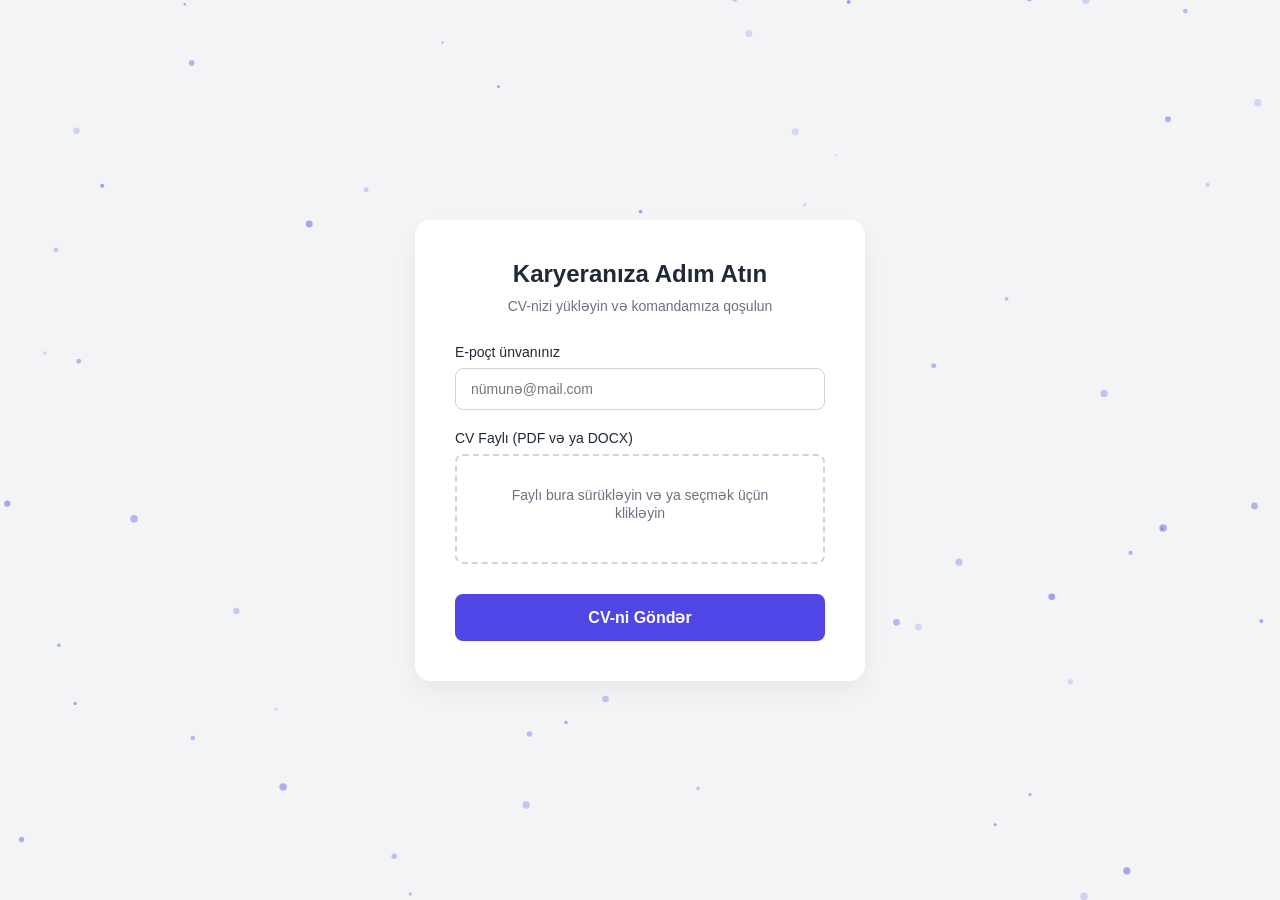
==== index.html @ 35f57e16 "Rename intex.html to index.html" ====
<!DOCTYPE html>
<html lang="az">
<head>
    <meta charset="UTF-8">
    <meta name="viewport" content="width=device-width, initial-scale=1.0">
    <title>CV Yükləmə Portalı</title>
    <link rel="stylesheet" href="style.css">
</head>
<body>

    <canvas id="gravityBg" aria-hidden="true"></canvas>

    <div class="card">
        <h2>Karyeranıza Adım Atın</h2>
        <p class="subtitle">CV-nizi yükləyin və komandamıza qoşulun</p>

        <form id="cvForm">
            <div class="form-group">
                <label for="email">E-poçt ünvanınız</label>
                <input type="email" id="email" placeholder="nümunə@mail.com" required>
            </div>

            <div class="form-group">
                <label>CV Faylı (PDF və ya DOCX)</label>
                <div class="file-drop-area" id="dropArea">
                    <span id="dropText">Faylı bura sürükləyin və ya seçmək üçün klikləyin</span>
                    <input type="file" id="cvFile" accept=".pdf, .docx, application/pdf, application/vnd.openxmlformats-officedocument.wordprocessingml.document" required>
                    <span id="fileName"></span>
                </div>
            </div>

            <button type="submit" id="submitBtn">CV-ni Göndər</button>
        </form>

        <div id="statusMessage" class="message"></div>
    </div>

    <script src="script.js"></script>
</body>
</html>
---- style.css ----
:root {
    --primary-color: #4F46E5;
    --primary-hover: #4338CA;
    --error-color: #EF4444;
    --success-color: #10B981;
    --bg-color: #F3F4F6;
    --card-bg: #FFFFFF;
    --text-main: #1F2937;
    --text-muted: #6B7280;
}

* {
    box-sizing: border-box;
    margin: 0;
    padding: 0;
    font-family: 'Segoe UI', Tahoma, Geneva, Verdana, sans-serif;
}

body {
    background-color: var(--bg-color);
    display: flex;
    justify-content: center;
    align-items: center;
    min-height: 100vh;
    padding: 20px;
    position: relative;
    overflow: hidden;
}

#gravityBg {
    position: fixed;
    inset: 0;
    width: 100%;
    height: 100%;
    z-index: 0;
    pointer-events: none;
}

.card {
    background-color: var(--card-bg);
    padding: 40px;
    border-radius: 16px;
    box-shadow: 0 10px 25px rgba(0, 0, 0, 0.05);
    width: 100%;
    max-width: 450px;
    transition: transform 0.3s ease;
    position: relative;
    z-index: 1;
}

.card:hover {
    transform: translateY(-5px);
}

h2 {
    color: var(--text-main);
    text-align: center;
    margin-bottom: 10px;
    font-size: 24px;
}

p.subtitle {
    color: var(--text-muted);
    text-align: center;
    margin-bottom: 30px;
    font-size: 14px;
}

.form-group {
    margin-bottom: 20px;
}

label {
    display: block;
    margin-bottom: 8px;
    color: var(--text-main);
    font-weight: 500;
    font-size: 14px;
}

input[type="email"] {
    width: 100%;
    padding: 12px 15px;
    border: 1px solid #D1D5DB;
    border-radius: 8px;
    font-size: 14px;
    outline: none;
    transition: border-color 0.3s;
}

input[type="email"]:focus {
    border-color: var(--primary-color);
    box-shadow: 0 0 0 3px rgba(79, 70, 229, 0.1);
}

.file-drop-area {
    border: 2px dashed #D1D5DB;
    border-radius: 8px;
    padding: 30px;
    text-align: center;
    cursor: pointer;
    transition: border-color 0.3s, background-color 0.3s;
    position: relative;
}

.file-drop-area:hover, .file-drop-area.active {
    border-color: var(--primary-color);
    background-color: rgba(79, 70, 229, 0.02);
}

.file-drop-area span {
    color: var(--text-muted);
    font-size: 14px;
}

.file-drop-area input[type="file"] {
    position: absolute;
    left: 0;
    top: 0;
    width: 100%;
    height: 100%;
    opacity: 0;
    cursor: pointer;
}

button {
    width: 100%;
    padding: 14px;
    background-color: var(--primary-color);
    color: white;
    border: none;
    border-radius: 8px;
    font-size: 16px;
    font-weight: 600;
    cursor: pointer;
    transition: background-color 0.3s;
    margin-top: 10px;
}

button:hover {
    background-color: var(--primary-hover);
}

button:disabled {
    background-color: #9CA3AF;
    cursor: not-allowed;
}

.message {
    margin-top: 20px;
    padding: 12px;
    border-radius: 8px;
    text-align: center;
    font-size: 14px;
    display: none;
    font-weight: 500;
}

.message.error {
    display: block;
    background-color: #FEE2E2;
    color: var(--error-color);
    border: 1px solid #FCA5A5;
}

.message.success {
    display: block;
    background-color: #D1FAE5;
    color: var(--success-color);
    border: 1px solid #6EE7B7;
}

#fileName {
    display: block;
    margin-top: 10px;
    font-weight: 600;
    color: var(--primary-color);
    word-break: break-all;
}
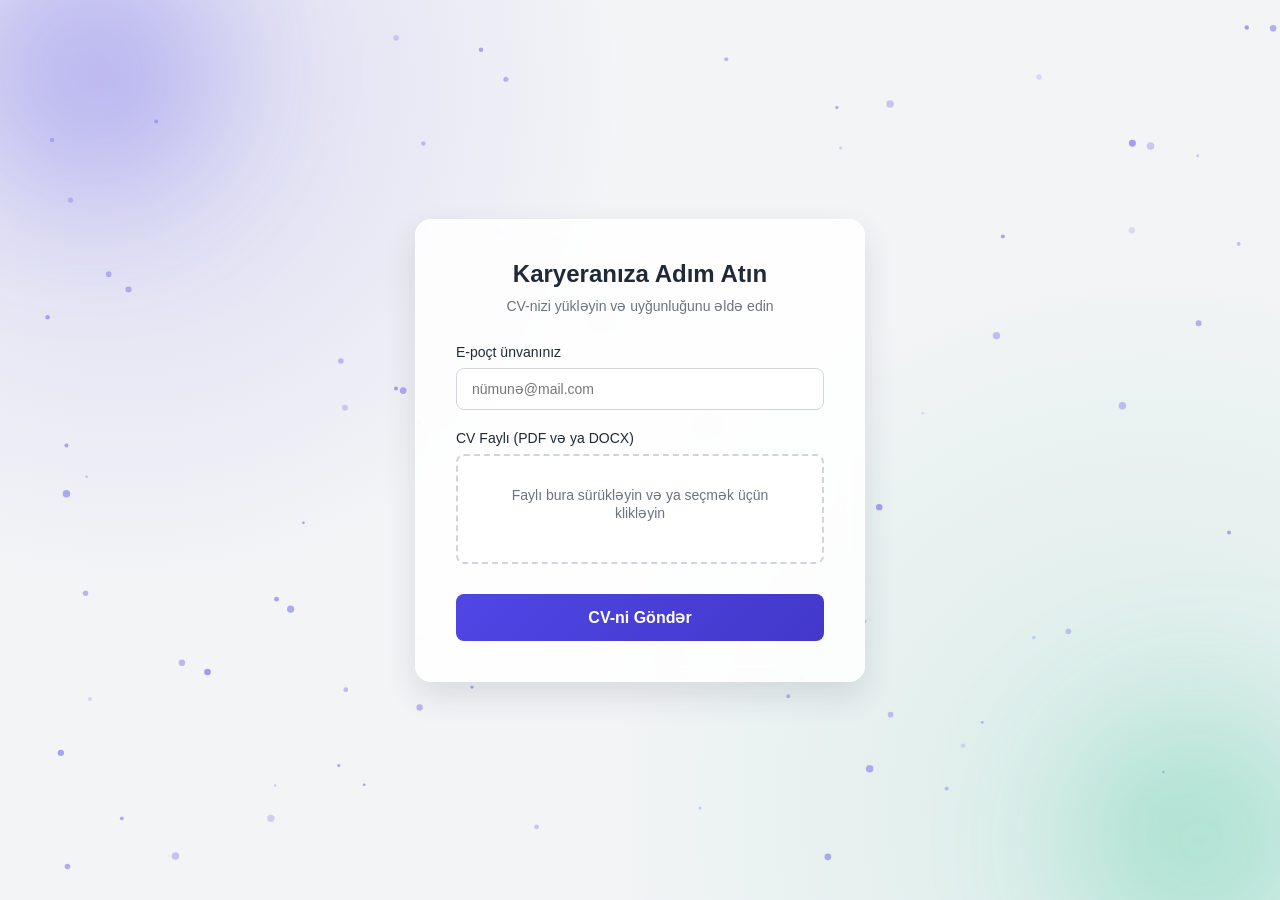
==== commit c4c43a2b: "-" ====
--- a/index.html
+++ b/index.html
@@ -12,7 +12,7 @@
 
     <div class="card">
         <h2>Karyeranıza Adım Atın</h2>
-        <p class="subtitle">CV-nizi yükləyin və komandamıza qoşulun</p>
+        <p class="subtitle">CV-nizi yükləyin və uyğunluğunu əldə edin</p>
 
         <form id="cvForm">
             <div class="form-group">
--- a/style.css
+++ b/style.css
@@ -17,7 +17,10 @@
 }
 
 body {
-    background-color: var(--bg-color);
+    background:
+        radial-gradient(circle at 10% 10%, rgba(79, 70, 229, 0.15), transparent 35%),
+        radial-gradient(circle at 90% 90%, rgba(16, 185, 129, 0.12), transparent 40%),
+        var(--bg-color);
     display: flex;
     justify-content: center;
     align-items: center;
@@ -27,6 +30,30 @@
     overflow: hidden;
 }
 
+body::before,
+body::after {
+    content: '';
+    position: fixed;
+    width: 260px;
+    height: 260px;
+    border-radius: 50%;
+    filter: blur(70px);
+    z-index: 0;
+    pointer-events: none;
+}
+
+body::before {
+    top: -60px;
+    left: -40px;
+    background: rgba(79, 70, 229, 0.25);
+}
+
+body::after {
+    right: -50px;
+    bottom: -70px;
+    background: rgba(16, 185, 129, 0.22);
+}
+
 #gravityBg {
     position: fixed;
     inset: 0;
@@ -37,10 +64,13 @@
 }
 
 .card {
-    background-color: var(--card-bg);
+    background: rgba(255, 255, 255, 0.86);
     padding: 40px;
     border-radius: 16px;
-    box-shadow: 0 10px 25px rgba(0, 0, 0, 0.05);
+    box-shadow: 0 14px 32px rgba(31, 41, 55, 0.12);
+    backdrop-filter: blur(10px);
+    -webkit-backdrop-filter: blur(10px);
+    border: 1px solid rgba(255, 255, 255, 0.7);
     width: 100%;
     max-width: 450px;
     transition: transform 0.3s ease;
@@ -101,6 +131,7 @@
     cursor: pointer;
     transition: border-color 0.3s, background-color 0.3s;
     position: relative;
+    backdrop-filter: blur(2px);
 }
 
 .file-drop-area:hover, .file-drop-area.active {
@@ -126,7 +157,7 @@
 button {
     width: 100%;
     padding: 14px;
-    background-color: var(--primary-color);
+    background: linear-gradient(135deg, var(--primary-color), var(--primary-hover));
     color: white;
     border: none;
     border-radius: 8px;
@@ -138,7 +169,7 @@
 }
 
 button:hover {
-    background-color: var(--primary-hover);
+    filter: brightness(1.03);
 }
 
 button:disabled {
@@ -154,6 +185,8 @@
     font-size: 14px;
     display: none;
     font-weight: 500;
+    backdrop-filter: blur(6px);
+    -webkit-backdrop-filter: blur(6px);
 }
 
 .message.error {
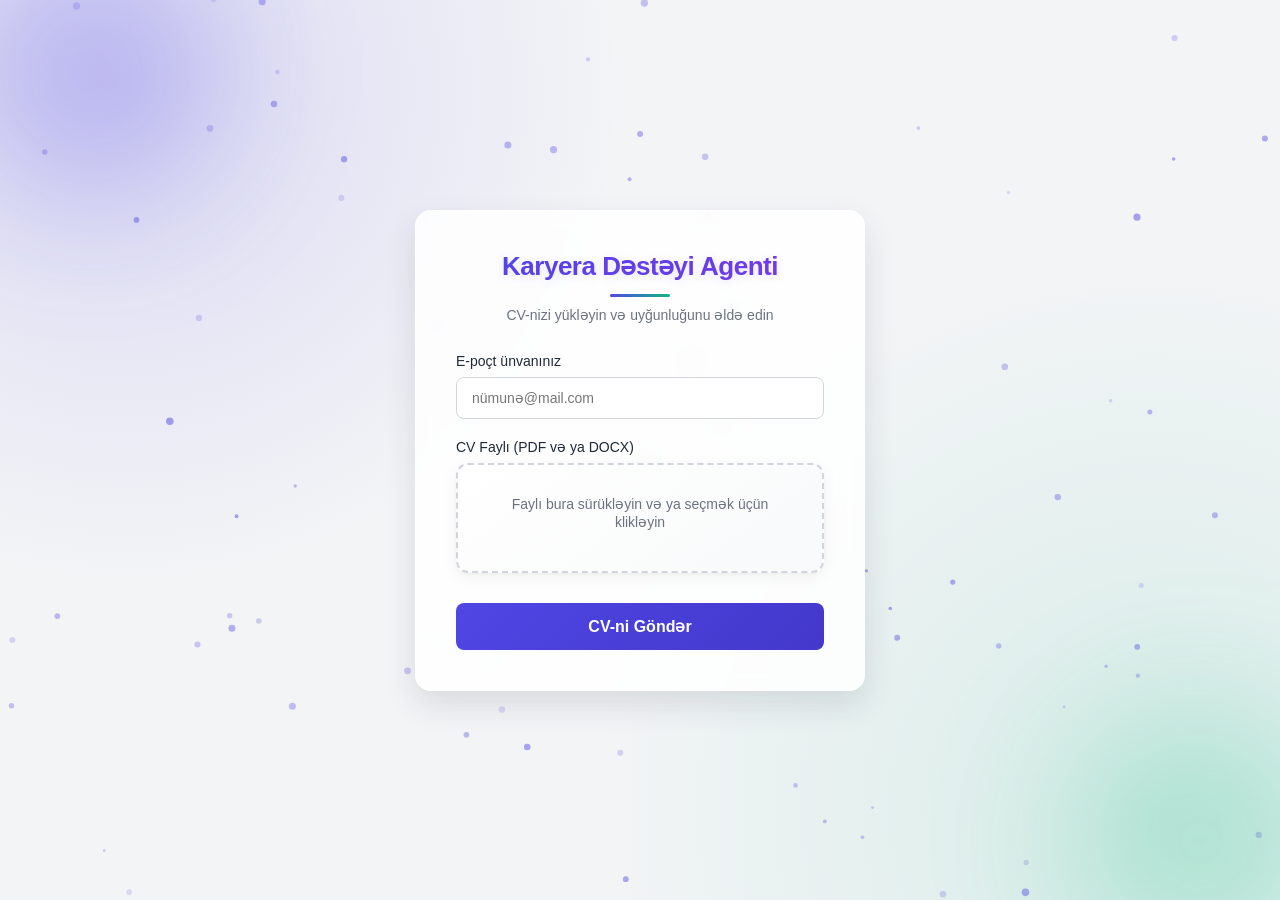
==== commit c1bcbdca: "-" ====
--- a/index.html
+++ b/index.html
@@ -11,7 +11,7 @@
     <canvas id="gravityBg" aria-hidden="true"></canvas>
 
     <div class="card">
-        <h2>Karyeranıza Adım Atın</h2>
+        <h2 class="main-title">Karyera Dəstəyi Agenti</h2>
         <p class="subtitle">CV-nizi yükləyin və uyğunluğunu əldə edin</p>
 
         <form id="cvForm">
--- a/style.css
+++ b/style.css
@@ -89,6 +89,39 @@
     font-size: 24px;
 }
 
+h2.main-title {
+    font-size: 26px;
+    font-weight: 700;
+    letter-spacing: -0.5px;
+    background: linear-gradient(135deg, #4F46E5 0%, #7C3AED 50%, #10B981 100%);
+    background-size: 200% 200%;
+    -webkit-background-clip: text;
+    -webkit-text-fill-color: transparent;
+    background-clip: text;
+    animation: gradientShift 4s ease infinite;
+    text-shadow: 0 2px 10px rgba(79, 70, 229, 0.15);
+    position: relative;
+}
+
+h2.main-title::after {
+    content: '';
+    display: block;
+    width: 60px;
+    height: 3px;
+    margin: 12px auto 0;
+    border-radius: 2px;
+    background: linear-gradient(90deg, #4F46E5, #10B981);
+}
+
+@keyframes gradientShift {
+    0%, 100% {
+        background-position: 0% 50%;
+    }
+    50% {
+        background-position: 100% 50%;
+    }
+}
+
 p.subtitle {
     color: var(--text-muted);
     text-align: center;
@@ -125,18 +158,55 @@
 
 .file-drop-area {
     border: 2px dashed #D1D5DB;
-    border-radius: 8px;
+    border-radius: 12px;
     padding: 30px;
     text-align: center;
     cursor: pointer;
-    transition: border-color 0.3s, background-color 0.3s;
     position: relative;
     backdrop-filter: blur(2px);
+    background: linear-gradient(145deg, #ffffff, #f8f9fa);
+    box-shadow:
+        0 4px 15px rgba(0, 0, 0, 0.06),
+        0 1px 3px rgba(0, 0, 0, 0.04),
+        inset 0 1px 0 rgba(255, 255, 255, 0.8);
+    transition:
+        border-color 0.3s ease,
+        background-color 0.3s ease,
+        transform 0.25s ease,
+        box-shadow 0.25s ease;
 }
 
 .file-drop-area:hover, .file-drop-area.active {
     border-color: var(--primary-color);
-    background-color: rgba(79, 70, 229, 0.02);
+    background: linear-gradient(145deg, #ffffff, #f0f1ff);
+    transform: translateY(-4px) scale(1.02);
+    box-shadow:
+        0 12px 28px rgba(79, 70, 229, 0.15),
+        0 4px 10px rgba(0, 0, 0, 0.08),
+        inset 0 1px 0 rgba(255, 255, 255, 0.9);
+}
+
+.file-drop-area.success {
+    border: 2px solid var(--success-color);
+    background-color: rgba(16, 185, 129, 0.08);
+    pointer-events: none;
+    cursor: default;
+}
+
+.file-drop-area.success .success-icon {
+    display: flex;
+    flex-direction: column;
+    align-items: center;
+    gap: 8px;
+    color: var(--success-color);
+    font-weight: 600;
+    font-size: 15px;
+}
+
+.file-drop-area.success .success-icon svg {
+    width: 48px;
+    height: 48px;
+    fill: var(--success-color);
 }
 
 .file-drop-area span {
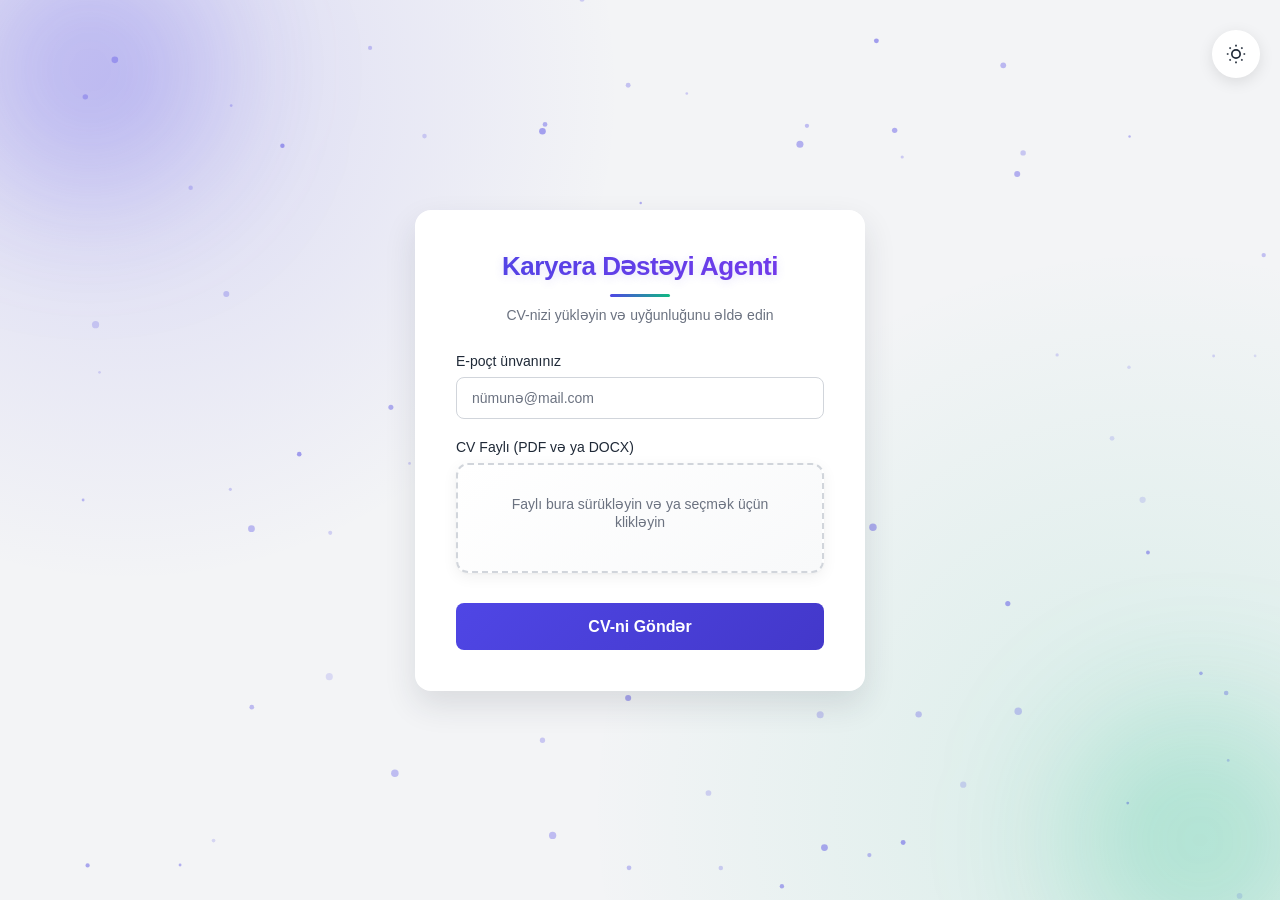
==== commit e8acbaac: "-" ====
--- a/index.html
+++ b/index.html
@@ -7,6 +7,16 @@
     <link rel="stylesheet" href="style.css">
 </head>
 <body>
+
+    <button id="themeToggle" class="theme-toggle" aria-label="Tema dəyiş">
+        <svg class="icon-sun" viewBox="0 0 24 24" fill="none" stroke="currentColor" stroke-width="2">
+            <circle cx="12" cy="12" r="5"/>
+            <path d="M12 1v2M12 21v2M4.22 4.22l1.42 1.42M18.36 18.36l1.42 1.42M1 12h2M21 12h2M4.22 19.78l1.42-1.42M18.36 5.64l1.42-1.42"/>
+        </svg>
+        <svg class="icon-moon" viewBox="0 0 24 24" fill="currentColor">
+            <path d="M21 12.79A9 9 0 1 1 11.21 3 7 7 0 0 0 21 12.79z"/>
+        </svg>
+    </button>
 
     <canvas id="gravityBg" aria-hidden="true"></canvas>
 
--- a/style.css
+++ b/style.css
@@ -7,6 +7,76 @@
     --card-bg: #FFFFFF;
     --text-main: #1F2937;
     --text-muted: #6B7280;
+    --input-border: #D1D5DB;
+    --input-bg: #FFFFFF;
+    --drop-gradient-1: #ffffff;
+    --drop-gradient-2: #f8f9fa;
+    --glow-purple: rgba(79, 70, 229, 0.15);
+    --glow-green: rgba(16, 185, 129, 0.12);
+}
+
+[data-theme="dark"] {
+    --primary-color: #818CF8;
+    --primary-hover: #6366F1;
+    --error-color: #F87171;
+    --success-color: #34D399;
+    --bg-color: #111827;
+    --card-bg: #1F2937;
+    --text-main: #F9FAFB;
+    --text-muted: #9CA3AF;
+    --input-border: #374151;
+    --input-bg: #374151;
+    --drop-gradient-1: #1F2937;
+    --drop-gradient-2: #111827;
+    --glow-purple: rgba(129, 140, 248, 0.2);
+    --glow-green: rgba(52, 211, 153, 0.15);
+}
+
+/* Tema dəyişdirmə düyməsi */
+.theme-toggle {
+    position: fixed;
+    top: 20px;
+    right: 20px;
+    z-index: 100;
+    width: 48px;
+    height: 48px;
+    border-radius: 50%;
+    border: none;
+    background: var(--card-bg);
+    box-shadow: 0 4px 15px rgba(0, 0, 0, 0.1);
+    cursor: pointer;
+    display: flex;
+    align-items: center;
+    justify-content: center;
+    transition: transform 0.3s ease, box-shadow 0.3s ease, background 0.3s ease;
+}
+
+.theme-toggle:hover {
+    transform: scale(1.1);
+    box-shadow: 0 6px 20px rgba(0, 0, 0, 0.15);
+}
+
+.theme-toggle svg {
+    width: 24px;
+    height: 24px;
+    color: var(--text-main);
+    transition: opacity 0.3s ease, transform 0.3s ease;
+}
+
+.theme-toggle .icon-moon {
+    position: absolute;
+    opacity: 0;
+    transform: rotate(-90deg);
+}
+
+[data-theme="dark"] .theme-toggle .icon-sun {
+    opacity: 0;
+    transform: rotate(90deg);
+}
+
+[data-theme="dark"] .theme-toggle .icon-moon {
+    opacity: 1;
+    transform: rotate(0deg);
 }
 
 * {
@@ -18,8 +88,8 @@
 
 body {
     background:
-        radial-gradient(circle at 10% 10%, rgba(79, 70, 229, 0.15), transparent 35%),
-        radial-gradient(circle at 90% 90%, rgba(16, 185, 129, 0.12), transparent 40%),
+        radial-gradient(circle at 10% 10%, var(--glow-purple), transparent 35%),
+        radial-gradient(circle at 90% 90%, var(--glow-green), transparent 40%),
         var(--bg-color);
     display: flex;
     justify-content: center;
@@ -28,6 +98,7 @@
     padding: 20px;
     position: relative;
     overflow: hidden;
+    transition: background 0.4s ease;
 }
 
 body::before,
@@ -64,16 +135,16 @@
 }
 
 .card {
-    background: rgba(255, 255, 255, 0.86);
+    background: var(--card-bg);
     padding: 40px;
     border-radius: 16px;
     box-shadow: 0 14px 32px rgba(31, 41, 55, 0.12);
     backdrop-filter: blur(10px);
     -webkit-backdrop-filter: blur(10px);
-    border: 1px solid rgba(255, 255, 255, 0.7);
+    border: 1px solid rgba(255, 255, 255, 0.15);
     width: 100%;
     max-width: 450px;
-    transition: transform 0.3s ease;
+    transition: transform 0.3s ease, background 0.3s ease;
     position: relative;
     z-index: 1;
 }
@@ -144,46 +215,52 @@
 input[type="email"] {
     width: 100%;
     padding: 12px 15px;
-    border: 1px solid #D1D5DB;
+    border: 1px solid var(--input-border);
     border-radius: 8px;
     font-size: 14px;
     outline: none;
-    transition: border-color 0.3s;
+    background: var(--input-bg);
+    color: var(--text-main);
+    transition: border-color 0.3s, background 0.3s;
+}
+
+input[type="email"]::placeholder {
+    color: var(--text-muted);
 }
 
 input[type="email"]:focus {
     border-color: var(--primary-color);
-    box-shadow: 0 0 0 3px rgba(79, 70, 229, 0.1);
+    box-shadow: 0 0 0 3px var(--glow-purple);
 }
 
 .file-drop-area {
-    border: 2px dashed #D1D5DB;
+    border: 2px dashed var(--input-border);
     border-radius: 12px;
     padding: 30px;
     text-align: center;
     cursor: pointer;
     position: relative;
     backdrop-filter: blur(2px);
-    background: linear-gradient(145deg, #ffffff, #f8f9fa);
+    background: linear-gradient(145deg, var(--drop-gradient-1), var(--drop-gradient-2));
     box-shadow:
         0 4px 15px rgba(0, 0, 0, 0.06),
         0 1px 3px rgba(0, 0, 0, 0.04),
-        inset 0 1px 0 rgba(255, 255, 255, 0.8);
+        inset 0 1px 0 rgba(255, 255, 255, 0.1);
     transition:
         border-color 0.3s ease,
-        background-color 0.3s ease,
+        background 0.3s ease,
         transform 0.25s ease,
         box-shadow 0.25s ease;
 }
 
 .file-drop-area:hover, .file-drop-area.active {
     border-color: var(--primary-color);
-    background: linear-gradient(145deg, #ffffff, #f0f1ff);
+    background: linear-gradient(145deg, var(--drop-gradient-1), var(--card-bg));
     transform: translateY(-4px) scale(1.02);
     box-shadow:
-        0 12px 28px rgba(79, 70, 229, 0.15),
+        0 12px 28px var(--glow-purple),
         0 4px 10px rgba(0, 0, 0, 0.08),
-        inset 0 1px 0 rgba(255, 255, 255, 0.9);
+        inset 0 1px 0 rgba(255, 255, 255, 0.15);
 }
 
 .file-drop-area.success {
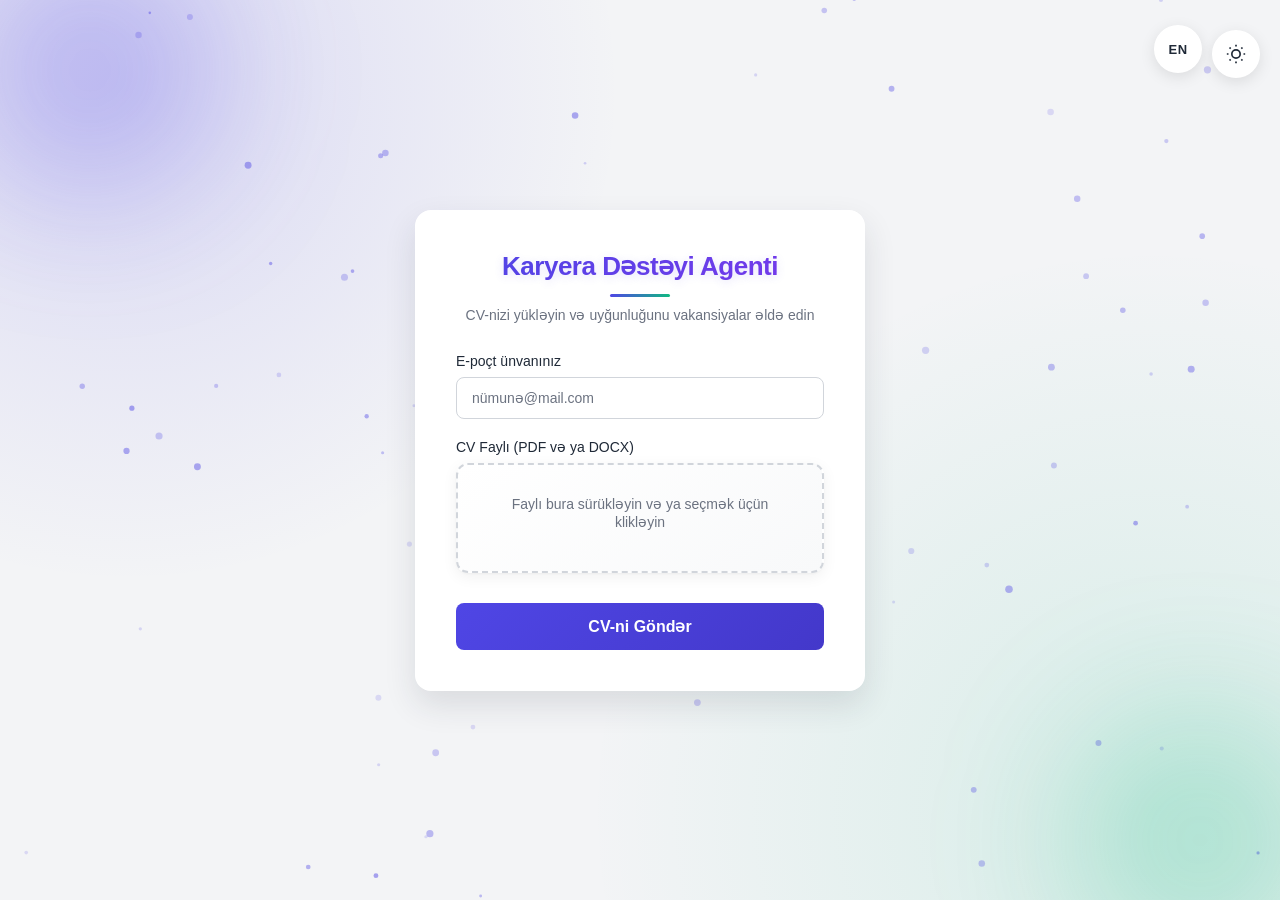
==== commit 3f9a256c: "-" ====
--- a/index.html
+++ b/index.html
@@ -4,42 +4,48 @@
     <meta charset="UTF-8">
     <meta name="viewport" content="width=device-width, initial-scale=1.0">
     <title>CV Yükləmə Portalı</title>
+    <link rel="icon" type="image/svg+xml" href="data:image/svg+xml,%3Csvg xmlns='http://www.w3.org/2000/svg' viewBox='0 0 100 100'%3E%3Cdefs%3E%3ClinearGradient id='g' x1='0%25' y1='0%25' x2='100%25' y2='100%25'%3E%3Cstop offset='0%25' stop-color='%234F46E5'/%3E%3Cstop offset='100%25' stop-color='%2310B981'/%3E%3C/linearGradient%3E%3C/defs%3E%3Crect width='100' height='100' rx='20' fill='url(%23g)'/%3E%3Cpath d='M30 25h40a5 5 0 015 5v40a5 5 0 01-5 5H30a5 5 0 01-5-5V30a5 5 0 015-5z' fill='white' opacity='0.95'/%3E%3Crect x='35' y='35' width='30' height='3' rx='1.5' fill='%234F46E5'/%3E%3Crect x='35' y='43' width='25' height='3' rx='1.5' fill='%236B7280'/%3E%3Crect x='35' y='51' width='28' height='3' rx='1.5' fill='%236B7280'/%3E%3Crect x='35' y='59' width='20' height='3' rx='1.5' fill='%236B7280'/%3E%3C/svg%3E">
     <link rel="stylesheet" href="style.css">
 </head>
 <body>
 
-    <button id="themeToggle" class="theme-toggle" aria-label="Tema dəyiş">
-        <svg class="icon-sun" viewBox="0 0 24 24" fill="none" stroke="currentColor" stroke-width="2">
-            <circle cx="12" cy="12" r="5"/>
-            <path d="M12 1v2M12 21v2M4.22 4.22l1.42 1.42M18.36 18.36l1.42 1.42M1 12h2M21 12h2M4.22 19.78l1.42-1.42M18.36 5.64l1.42-1.42"/>
-        </svg>
-        <svg class="icon-moon" viewBox="0 0 24 24" fill="currentColor">
-            <path d="M21 12.79A9 9 0 1 1 11.21 3 7 7 0 0 0 21 12.79z"/>
-        </svg>
-    </button>
+    <div class="top-controls">
+        <button id="langToggle" class="lang-toggle" aria-label="Dil dəyiş">
+            <span class="lang-text">EN</span>
+        </button>
+        <button id="themeToggle" class="theme-toggle" aria-label="Tema dəyiş">
+            <svg class="icon-sun" viewBox="0 0 24 24" fill="none" stroke="currentColor" stroke-width="2">
+                <circle cx="12" cy="12" r="5"/>
+                <path d="M12 1v2M12 21v2M4.22 4.22l1.42 1.42M18.36 18.36l1.42 1.42M1 12h2M21 12h2M4.22 19.78l1.42-1.42M18.36 5.64l1.42-1.42"/>
+            </svg>
+            <svg class="icon-moon" viewBox="0 0 24 24" fill="currentColor">
+                <path d="M21 12.79A9 9 0 1 1 11.21 3 7 7 0 0 0 21 12.79z"/>
+            </svg>
+        </button>
+    </div>
 
     <canvas id="gravityBg" aria-hidden="true"></canvas>
 
     <div class="card">
-        <h2 class="main-title">Karyera Dəstəyi Agenti</h2>
-        <p class="subtitle">CV-nizi yükləyin və uyğunluğunu əldə edin</p>
+        <h2 class="main-title" data-i18n="title">Karyera Dəstəyi Agenti</h2>
+        <p class="subtitle" data-i18n="subtitle">CV-nizi yükləyin və uyğunluğunu əldə edin</p>
 
         <form id="cvForm">
             <div class="form-group">
-                <label for="email">E-poçt ünvanınız</label>
-                <input type="email" id="email" placeholder="nümunə@mail.com" required>
+                <label for="email" data-i18n="emailLabel">E-poçt ünvanınız</label>
+                <input type="email" id="email" data-i18n-placeholder="emailPlaceholder" placeholder="nümunə@mail.com" required>
             </div>
 
             <div class="form-group">
-                <label>CV Faylı (PDF və ya DOCX)</label>
+                <label data-i18n="fileLabel">CV Faylı (PDF və ya DOCX)</label>
                 <div class="file-drop-area" id="dropArea">
-                    <span id="dropText">Faylı bura sürükləyin və ya seçmək üçün klikləyin</span>
+                    <span id="dropText" data-i18n="dropText">Faylı bura sürükləyin və ya seçmək üçün klikləyin</span>
                     <input type="file" id="cvFile" accept=".pdf, .docx, application/pdf, application/vnd.openxmlformats-officedocument.wordprocessingml.document" required>
                     <span id="fileName"></span>
                 </div>
             </div>
 
-            <button type="submit" id="submitBtn">CV-ni Göndər</button>
+            <button type="submit" id="submitBtn" data-i18n="submitBtn">CV-ni Göndər</button>
         </form>
 
         <div id="statusMessage" class="message"></div>
--- a/style.css
+++ b/style.css
@@ -32,12 +32,49 @@
     --glow-green: rgba(52, 211, 153, 0.15);
 }
 
-/* Tema dəyişdirmə düyməsi */
-.theme-toggle {
+/* Yuxarı idarəetmə düymələri */
+.top-controls {
     position: fixed;
     top: 20px;
     right: 20px;
     z-index: 100;
+    display: flex;
+    gap: 10px;
+    align-items: center;
+}
+
+/* Dil dəyişdirmə düyməsi */
+.lang-toggle {
+    width: 48px;
+    height: 48px;
+    border-radius: 50%;
+    border: none;
+    background: var(--card-bg);
+    box-shadow: 0 4px 15px rgba(0, 0, 0, 0.1);
+    cursor: pointer;
+    display: flex;
+    align-items: center;
+    justify-content: center;
+    transition: transform 0.3s ease, box-shadow 0.3s ease, background 0.3s ease;
+    padding: 0;
+    margin: 0;
+}
+
+.lang-toggle:hover {
+    transform: scale(1.1);
+    box-shadow: 0 6px 20px rgba(0, 0, 0, 0.15);
+}
+
+.lang-toggle .lang-text {
+    font-size: 13px;
+    font-weight: 700;
+    color: var(--text-main);
+    letter-spacing: 0.5px;
+}
+
+/* Tema dəyişdirmə düyməsi */
+.theme-toggle {
+    position: relative;
     width: 48px;
     height: 48px;
     border-radius: 50%;
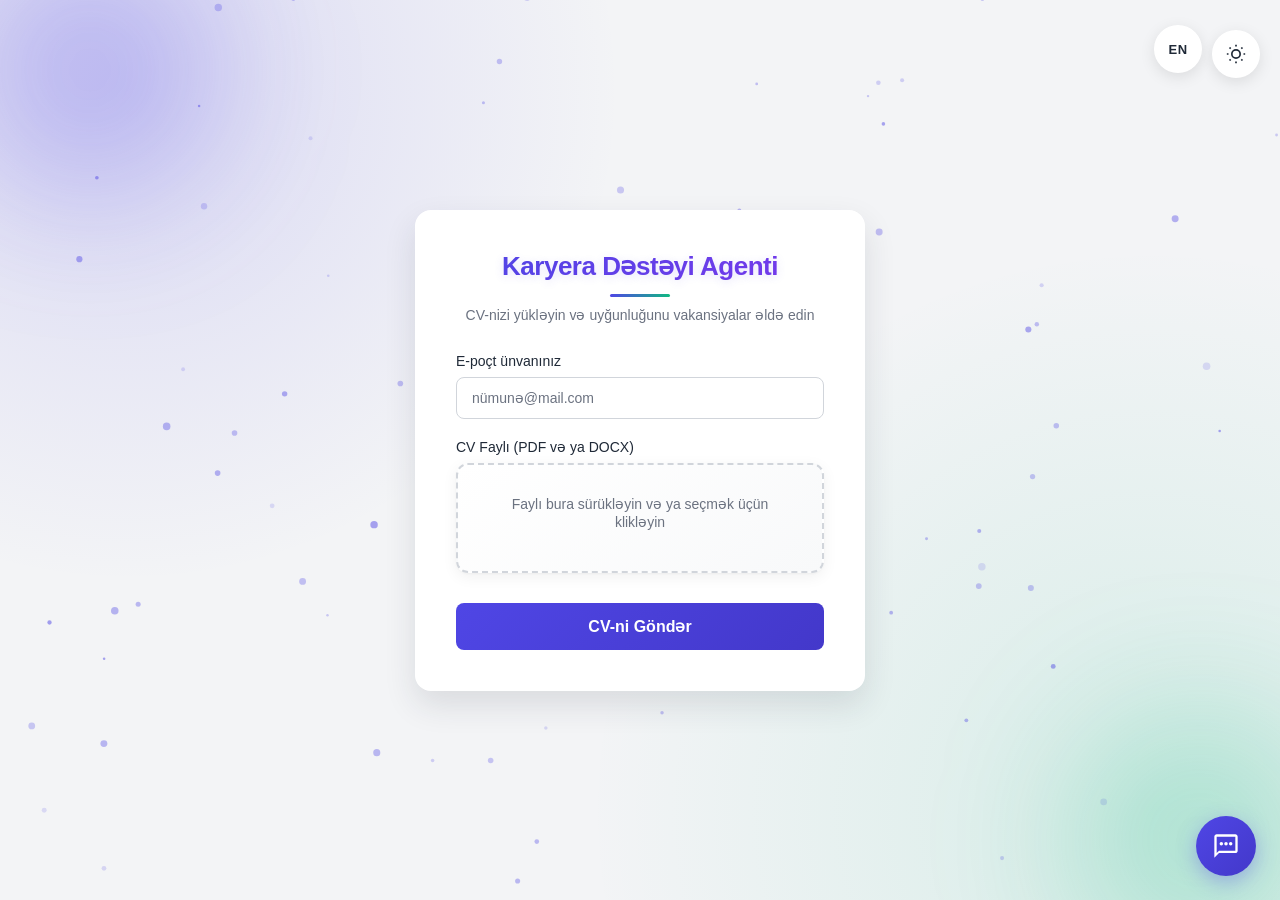
==== commit 17fca314: "-" ====
--- a/index.html
+++ b/index.html
@@ -51,6 +51,48 @@
         <div id="statusMessage" class="message"></div>
     </div>
 
+    <!-- Chatbot -->
+    <button id="chatbotToggle" class="chatbot-toggle" aria-label="Chatbot">
+        <svg class="chat-icon" viewBox="0 0 24 24" fill="currentColor">
+            <path d="M20 2H4c-1.1 0-2 .9-2 2v18l4-4h14c1.1 0 2-.9 2-2V4c0-1.1-.9-2-2-2zm0 14H6l-2 2V4h16v12z"/>
+            <circle cx="8" cy="10" r="1.5"/>
+            <circle cx="12" cy="10" r="1.5"/>
+            <circle cx="16" cy="10" r="1.5"/>
+        </svg>
+        <svg class="close-icon" viewBox="0 0 24 24" fill="currentColor">
+            <path d="M19 6.41L17.59 5 12 10.59 6.41 5 5 6.41 10.59 12 5 17.59 6.41 19 12 13.41 17.59 19 19 17.59 13.41 12z"/>
+        </svg>
+    </button>
+
+    <div id="chatbotWindow" class="chatbot-window">
+        <div class="chatbot-header">
+            <div class="chatbot-title">
+                <svg viewBox="0 0 24 24" fill="currentColor" width="20" height="20">
+                    <path d="M12 2C6.48 2 2 6.48 2 12s4.48 10 10 10 10-4.48 10-10S17.52 2 12 2zm-1 17.93c-3.95-.49-7-3.85-7-7.93 0-.62.08-1.21.21-1.79L9 15v1c0 1.1.9 2 2 2v1.93zm6.9-2.54c-.26-.81-1-1.39-1.9-1.39h-1v-3c0-.55-.45-1-1-1H8v-2h2c.55 0 1-.45 1-1V7h2c1.1 0 2-.9 2-2v-.41c2.93 1.19 5 4.06 5 7.41 0 2.08-.8 3.97-2.1 5.39z"/>
+                </svg>
+                <span data-i18n="chatbotTitle">Karyera Köməkçisi</span>
+            </div>
+            <button id="chatbotClose" class="chatbot-close" aria-label="Bağla">
+                <svg viewBox="0 0 24 24" fill="currentColor" width="20" height="20">
+                    <path d="M19 6.41L17.59 5 12 10.59 6.41 5 5 6.41 10.59 12 5 17.59 6.41 19 12 13.41 17.59 19 19 17.59 13.41 12z"/>
+                </svg>
+            </button>
+        </div>
+        <div id="chatMessages" class="chatbot-messages">
+            <div class="chat-message bot">
+                <span data-i18n="chatbotWelcome">Salam! Mən sizin karyera köməkçinizəm. CV və iş axtarmağınız barədə suallarınızı soruşa bilərsiniz.</span>
+            </div>
+        </div>
+        <div class="chatbot-input-area">
+            <input type="text" id="chatInput" data-i18n-placeholder="chatInputPlaceholder" placeholder="Sualınızı yazın..." autocomplete="off">
+            <button id="chatSendBtn" class="chat-send-btn" aria-label="Göndər">
+                <svg viewBox="0 0 24 24" fill="currentColor" width="20" height="20">
+                    <path d="M2.01 21L23 12 2.01 3 2 10l15 2-15 2z"/>
+                </svg>
+            </button>
+        </div>
+    </div>
+
     <script src="script.js"></script>
 </body>
 </html>
--- a/style.css
+++ b/style.css
@@ -393,4 +393,254 @@
     font-weight: 600;
     color: var(--primary-color);
     word-break: break-all;
+}
+
+/* ==================== CHATBOT ==================== */
+
+.chatbot-toggle {
+    position: fixed;
+    bottom: 24px;
+    right: 24px;
+    z-index: 200;
+    width: 60px;
+    height: 60px;
+    border-radius: 50%;
+    border: none;
+    background: linear-gradient(135deg, var(--primary-color), var(--primary-hover));
+    box-shadow: 0 6px 20px rgba(79, 70, 229, 0.35);
+    cursor: pointer;
+    display: flex;
+    align-items: center;
+    justify-content: center;
+    transition: transform 0.3s ease, box-shadow 0.3s ease;
+}
+
+.chatbot-toggle:hover {
+    transform: scale(1.1);
+    box-shadow: 0 8px 28px rgba(79, 70, 229, 0.45);
+}
+
+.chatbot-toggle svg {
+    width: 28px;
+    height: 28px;
+    color: white;
+    transition: opacity 0.2s ease, transform 0.3s ease;
+}
+
+.chatbot-toggle .close-icon {
+    position: absolute;
+    opacity: 0;
+    transform: rotate(-90deg);
+}
+
+.chatbot-toggle.active .chat-icon {
+    opacity: 0;
+    transform: rotate(90deg);
+}
+
+.chatbot-toggle.active .close-icon {
+    opacity: 1;
+    transform: rotate(0deg);
+}
+
+.chatbot-window {
+    position: fixed;
+    bottom: 100px;
+    right: 24px;
+    z-index: 199;
+    width: 380px;
+    max-width: calc(100vw - 48px);
+    height: 500px;
+    max-height: calc(100vh - 140px);
+    background: var(--card-bg);
+    border-radius: 16px;
+    box-shadow: 0 10px 40px rgba(0, 0, 0, 0.15);
+    display: flex;
+    flex-direction: column;
+    overflow: hidden;
+    opacity: 0;
+    visibility: hidden;
+    transform: translateY(20px) scale(0.95);
+    transition: opacity 0.3s ease, transform 0.3s ease, visibility 0.3s;
+}
+
+.chatbot-window.open {
+    opacity: 1;
+    visibility: visible;
+    transform: translateY(0) scale(1);
+}
+
+.chatbot-header {
+    background: linear-gradient(135deg, var(--primary-color), var(--primary-hover));
+    color: white;
+    padding: 16px 20px;
+    display: flex;
+    align-items: center;
+    justify-content: space-between;
+}
+
+.chatbot-title {
+    display: flex;
+    align-items: center;
+    gap: 10px;
+    font-weight: 600;
+    font-size: 15px;
+}
+
+.chatbot-close {
+    background: transparent;
+    border: none;
+    color: white;
+    cursor: pointer;
+    padding: 4px;
+    border-radius: 50%;
+    display: flex;
+    align-items: center;
+    justify-content: center;
+    transition: background 0.2s;
+}
+
+.chatbot-close:hover {
+    background: rgba(255, 255, 255, 0.2);
+}
+
+.chatbot-messages {
+    flex: 1;
+    overflow-y: auto;
+    padding: 16px;
+    display: flex;
+    flex-direction: column;
+    gap: 12px;
+    background: var(--bg-color);
+}
+
+.chat-message {
+    max-width: 85%;
+    padding: 12px 16px;
+    border-radius: 16px;
+    font-size: 14px;
+    line-height: 1.5;
+    word-wrap: break-word;
+}
+
+.chat-message.user {
+    align-self: flex-end;
+    background: linear-gradient(135deg, var(--primary-color), var(--primary-hover));
+    color: white;
+    border-bottom-right-radius: 4px;
+}
+
+.chat-message.bot {
+    align-self: flex-start;
+    background: var(--card-bg);
+    color: var(--text-main);
+    border-bottom-left-radius: 4px;
+    box-shadow: 0 2px 8px rgba(0, 0, 0, 0.06);
+}
+
+.chat-message.bot.typing {
+    display: flex;
+    gap: 4px;
+    padding: 16px 20px;
+}
+
+.chat-message.bot.typing .dot {
+    width: 8px;
+    height: 8px;
+    background: var(--text-muted);
+    border-radius: 50%;
+    animation: typingDot 1.4s infinite ease-in-out;
+}
+
+.chat-message.bot.typing .dot:nth-child(2) {
+    animation-delay: 0.2s;
+}
+
+.chat-message.bot.typing .dot:nth-child(3) {
+    animation-delay: 0.4s;
+}
+
+@keyframes typingDot {
+    0%, 60%, 100% {
+        transform: translateY(0);
+        opacity: 0.6;
+    }
+    30% {
+        transform: translateY(-6px);
+        opacity: 1;
+    }
+}
+
+.chatbot-input-area {
+    padding: 12px 16px;
+    background: var(--card-bg);
+    border-top: 1px solid var(--input-border);
+    display: flex;
+    gap: 10px;
+    align-items: center;
+}
+
+#chatInput {
+    flex: 1;
+    padding: 12px 16px;
+    border: 1px solid var(--input-border);
+    border-radius: 24px;
+    font-size: 14px;
+    outline: none;
+    background: var(--input-bg);
+    color: var(--text-main);
+    transition: border-color 0.3s;
+}
+
+#chatInput::placeholder {
+    color: var(--text-muted);
+}
+
+#chatInput:focus {
+    border-color: var(--primary-color);
+}
+
+.chat-send-btn {
+    width: 44px;
+    height: 44px;
+    border-radius: 50%;
+    border: none;
+    background: linear-gradient(135deg, var(--primary-color), var(--primary-hover));
+    color: white;
+    cursor: pointer;
+    display: flex;
+    align-items: center;
+    justify-content: center;
+    transition: transform 0.2s, box-shadow 0.2s;
+    flex-shrink: 0;
+}
+
+.chat-send-btn:hover {
+    transform: scale(1.05);
+    box-shadow: 0 4px 12px rgba(79, 70, 229, 0.3);
+}
+
+.chat-send-btn:disabled {
+    opacity: 0.6;
+    cursor: not-allowed;
+    transform: none;
+}
+
+/* Mobile responsive */
+@media (max-width: 480px) {
+    .chatbot-window {
+        bottom: 0;
+        right: 0;
+        left: 0;
+        width: 100%;
+        max-width: 100%;
+        height: calc(100vh - 80px);
+        max-height: none;
+        border-radius: 16px 16px 0 0;
+    }
+    
+    .chatbot-toggle {
+        bottom: 16px;
+        right: 16px;
+    }
 }
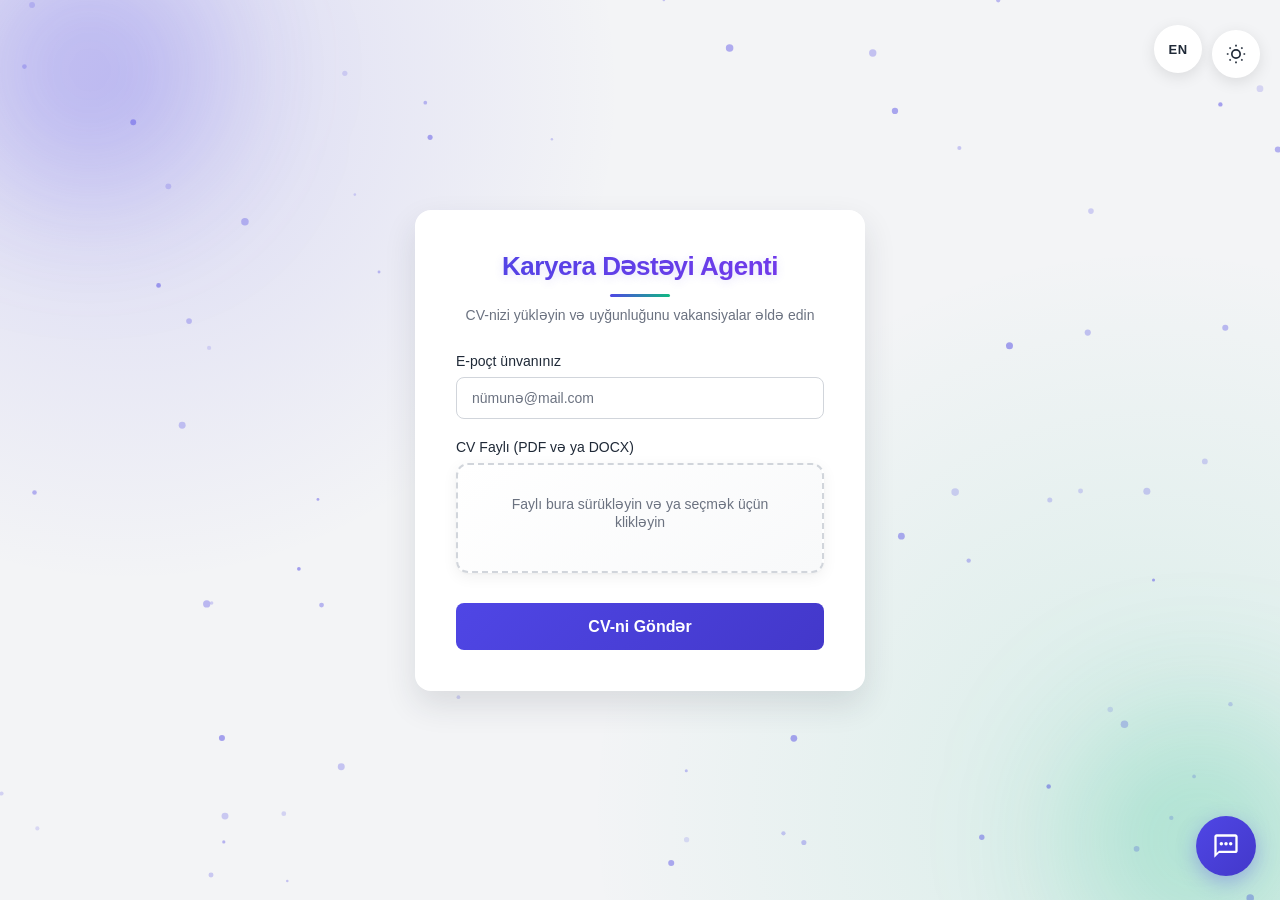
==== commit a82ff38a: "-" ====
--- a/index.html
+++ b/index.html
@@ -2,7 +2,7 @@
 <html lang="az">
 <head>
     <meta charset="UTF-8">
-    <meta name="viewport" content="width=device-width, initial-scale=1.0">
+    <meta name="viewport" content="width=device-width, initial-scale=1.0, maximum-scale=1.0, user-scalable=no">
     <title>CV Yükləmə Portalı</title>
     <link rel="icon" type="image/svg+xml" href="data:image/svg+xml,%3Csvg xmlns='http://www.w3.org/2000/svg' viewBox='0 0 100 100'%3E%3Cdefs%3E%3ClinearGradient id='g' x1='0%25' y1='0%25' x2='100%25' y2='100%25'%3E%3Cstop offset='0%25' stop-color='%234F46E5'/%3E%3Cstop offset='100%25' stop-color='%2310B981'/%3E%3C/linearGradient%3E%3C/defs%3E%3Crect width='100' height='100' rx='20' fill='url(%23g)'/%3E%3Cpath d='M30 25h40a5 5 0 015 5v40a5 5 0 01-5 5H30a5 5 0 01-5-5V30a5 5 0 015-5z' fill='white' opacity='0.95'/%3E%3Crect x='35' y='35' width='30' height='3' rx='1.5' fill='%234F46E5'/%3E%3Crect x='35' y='43' width='25' height='3' rx='1.5' fill='%236B7280'/%3E%3Crect x='35' y='51' width='28' height='3' rx='1.5' fill='%236B7280'/%3E%3Crect x='35' y='59' width='20' height='3' rx='1.5' fill='%236B7280'/%3E%3C/svg%3E">
     <link rel="stylesheet" href="style.css">
--- a/style.css
+++ b/style.css
@@ -643,4 +643,27 @@
         bottom: 16px;
         right: 16px;
     }
+    
+    .chatbot-toggle.active {
+        bottom: calc(100vh - 60px);
+        z-index: 250;
+    }
+    
+    .chatbot-input-area {
+        padding: 10px 12px;
+        gap: 8px;
+    }
+    
+    #chatInput {
+        font-size: 16px; /* Prevents iOS zoom */
+        padding: 10px 14px;
+        min-width: 0;
+    }
+    
+    .chat-send-btn {
+        width: 44px;
+        height: 44px;
+        min-width: 44px;
+        flex-shrink: 0;
+    }
 }
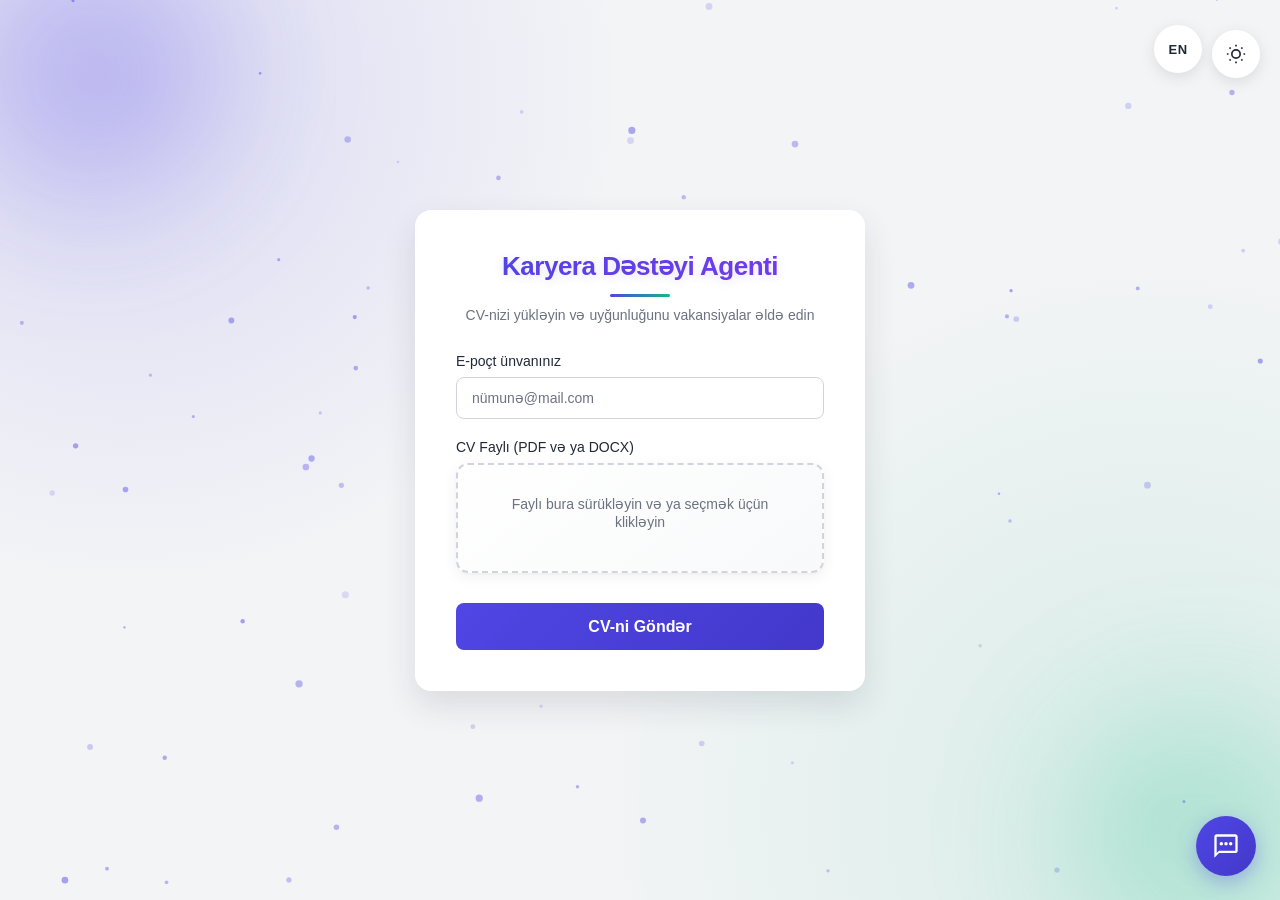
==== commit c5a0dc34: "-" ====
--- a/index.html
+++ b/index.html
@@ -4,7 +4,7 @@
     <meta charset="UTF-8">
     <meta name="viewport" content="width=device-width, initial-scale=1.0, maximum-scale=1.0, user-scalable=no">
     <title>CV Yükləmə Portalı</title>
-    <link rel="icon" type="image/svg+xml" href="data:image/svg+xml,%3Csvg xmlns='http://www.w3.org/2000/svg' viewBox='0 0 100 100'%3E%3Cdefs%3E%3ClinearGradient id='g' x1='0%25' y1='0%25' x2='100%25' y2='100%25'%3E%3Cstop offset='0%25' stop-color='%234F46E5'/%3E%3Cstop offset='100%25' stop-color='%2310B981'/%3E%3C/linearGradient%3E%3C/defs%3E%3Crect width='100' height='100' rx='20' fill='url(%23g)'/%3E%3Cpath d='M30 25h40a5 5 0 015 5v40a5 5 0 01-5 5H30a5 5 0 01-5-5V30a5 5 0 015-5z' fill='white' opacity='0.95'/%3E%3Crect x='35' y='35' width='30' height='3' rx='1.5' fill='%234F46E5'/%3E%3Crect x='35' y='43' width='25' height='3' rx='1.5' fill='%236B7280'/%3E%3Crect x='35' y='51' width='28' height='3' rx='1.5' fill='%236B7280'/%3E%3Crect x='35' y='59' width='20' height='3' rx='1.5' fill='%236B7280'/%3E%3C/svg%3E">
+    <link rel="icon" type="image/svg+xml" href="data:image/svg+xml,%3Csvg xmlns='http://www.w3.org/2000/svg' viewBox='0 0 100 100'%3E%3Cdefs%3E%3ClinearGradient id='bg' x1='0%25' y1='0%25' x2='100%25' y2='100%25'%3E%3Cstop offset='0%25' stop-color='%234F46E5'/%3E%3Cstop offset='100%25' stop-color='%2310B981'/%3E%3C/linearGradient%3E%3ClinearGradient id='face' x1='0%25' y1='0%25' x2='0%25' y2='100%25'%3E%3Cstop offset='0%25' stop-color='%23ffffff'/%3E%3Cstop offset='100%25' stop-color='%23e0e7ff'/%3E%3C/linearGradient%3E%3C/defs%3E%3Crect width='100' height='100' rx='22' fill='url(%23bg)'/%3E%3Crect x='25' y='12' width='50' height='45' rx='12' fill='url(%23face)'/%3E%3Ccircle cx='38' cy='32' r='6' fill='%234F46E5'/%3E%3Ccircle cx='62' cy='32' r='6' fill='%234F46E5'/%3E%3Ccircle cx='38' cy='31' r='2' fill='white'/%3E%3Ccircle cx='62' cy='31' r='2' fill='white'/%3E%3Crect x='40' y='44' width='20' height='4' rx='2' fill='%2310B981'/%3E%3Crect x='20' y='8' width='8' height='14' rx='4' fill='%23818CF8'/%3E%3Crect x='72' y='8' width='8' height='14' rx='4' fill='%23818CF8'/%3E%3Ctext x='50' y='82' text-anchor='middle' font-family='Arial,sans-serif' font-size='22' font-weight='bold' fill='white'%3ECV%3C/text%3E%3C/svg%3E">
     <link rel="stylesheet" href="style.css">
 </head>
 <body>
